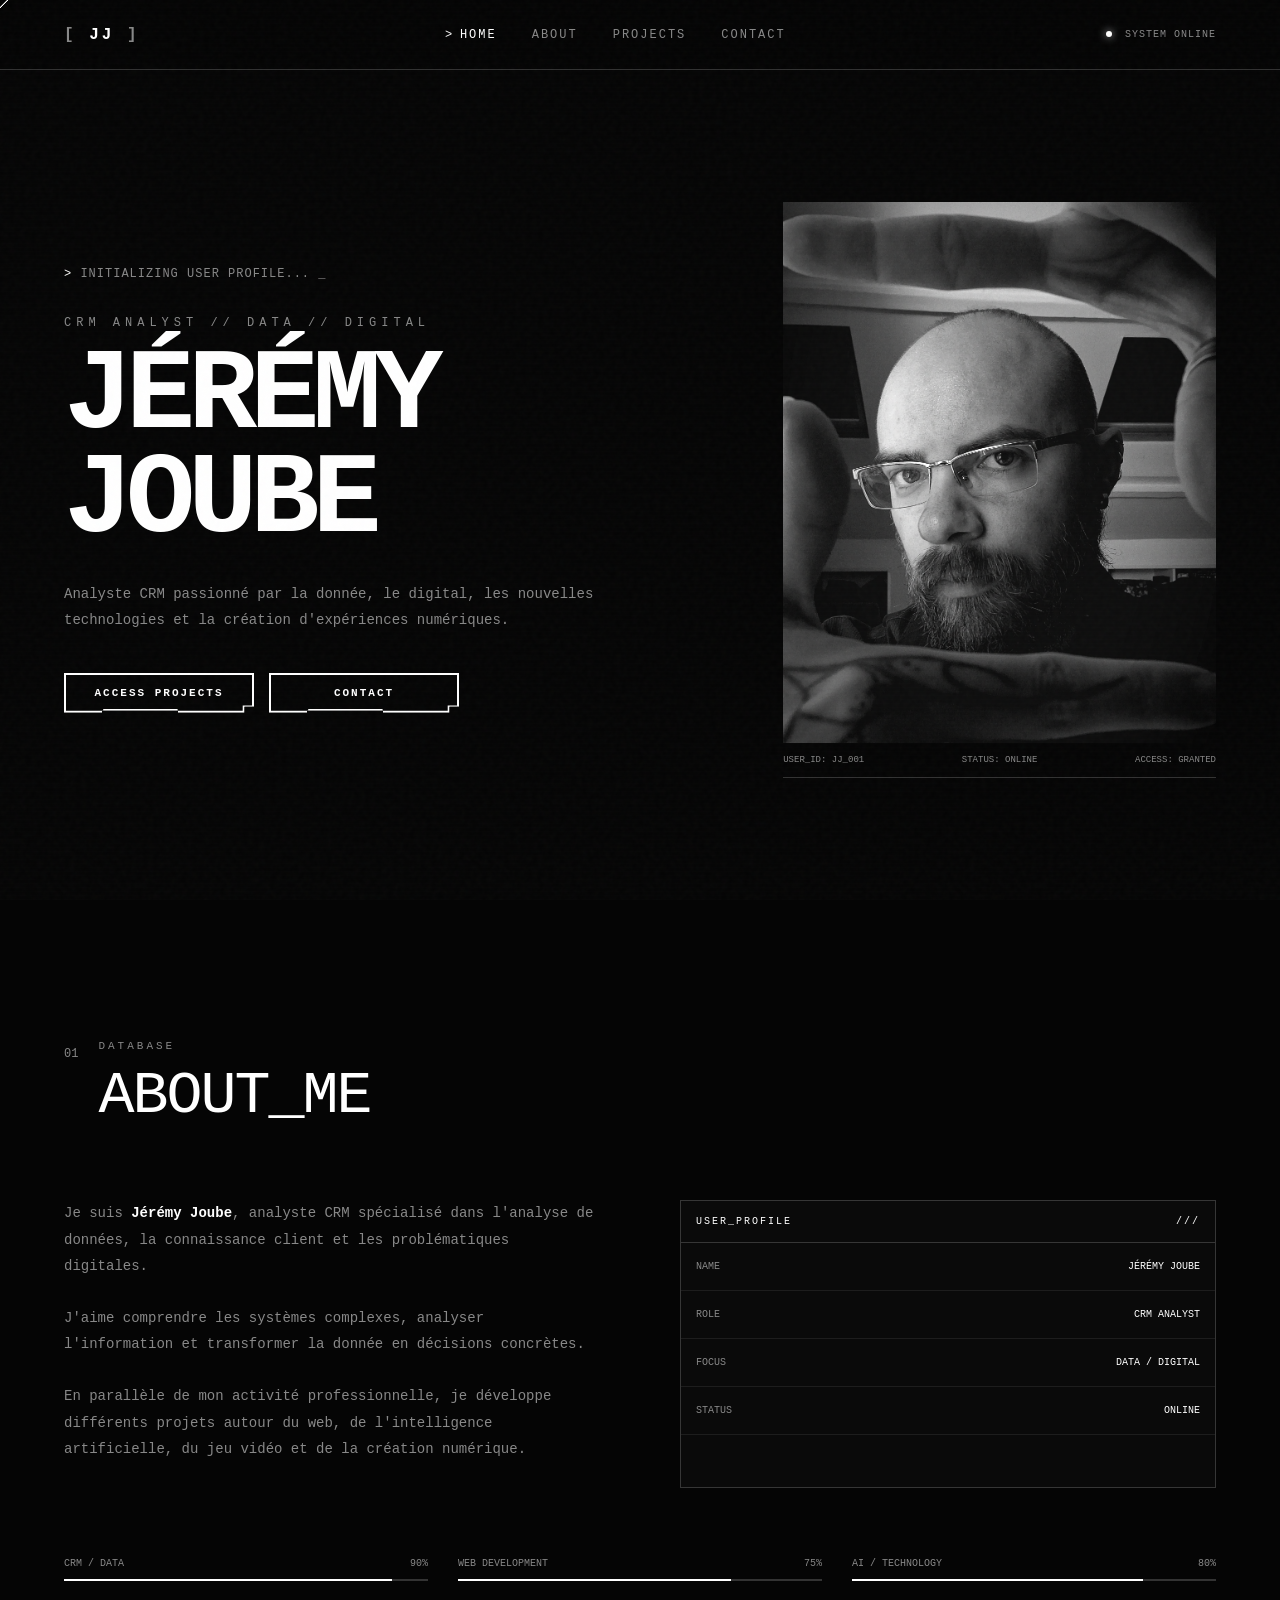
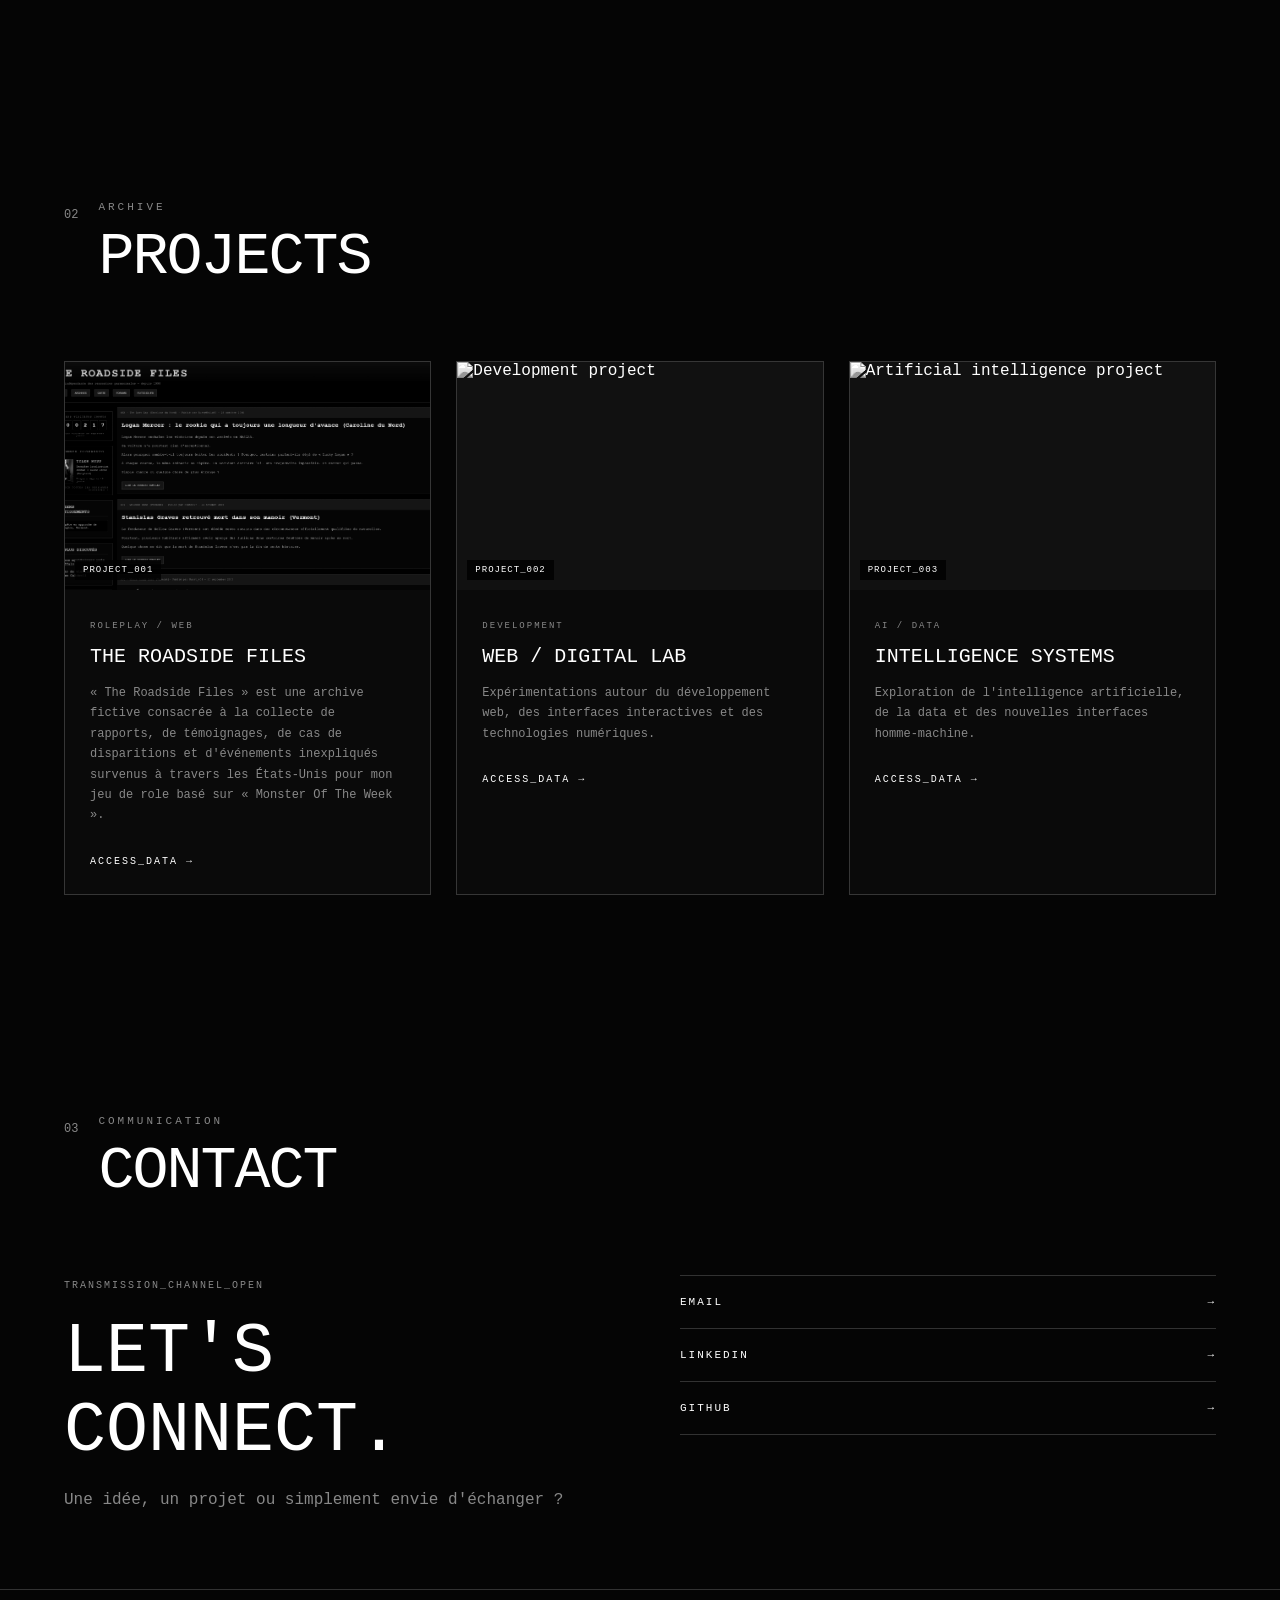
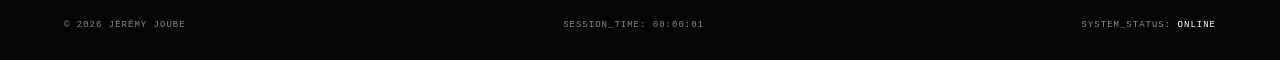
==== index.html @ 0e299266 "Initialisation système" ====
<!DOCTYPE html>
<html lang="fr">
<head>
    <meta charset="UTF-8">
    <meta name="viewport" content="width=device-width, initial-scale=1.0">

    <title>Jérémy JOUBE // DIGITAL PORTFOLIO</title>

    <meta
        name="description"
        content="Portfolio de Jérémy Joube — CRM Analyst, Data, Digital & Technologies."
    >
    <link rel="icon" type="image/png" sizes="32x32" href="image/jeremy.png">
    <link rel="stylesheet" href="style.css">
</head>

<body>

    <!-- =====================================================
         NOISE / SCANLINES
    ====================================================== -->

    <div class="noise"></div>
    <div class="scanlines"></div>


    <!-- =====================================================
         CURSOR
    ====================================================== -->

    <div class="cursor"></div>


    <!-- =====================================================
         NAVBAR
    ====================================================== -->

    <header class="navbar">

        <div class="nav-logo">
            <span>[</span> JJ <span>]</span>
        </div>

        <nav class="nav-links">
            <a href="#home" class="nav-link active">HOME</a>
            <a href="#about" class="nav-link">ABOUT</a>
            <a href="#projects" class="nav-link">PROJECTS</a>
            <a href="#contact" class="nav-link">CONTACT</a>
        </nav>

        <div class="system-status">
            <span class="status-dot"></span>
            SYSTEM ONLINE
        </div>

    </header>


    <main>


        <!-- =================================================
             HERO
        ================================================== -->

        <section id="home" class="hero section">

            <div class="hero-content">

                <div class="terminal-line">
                    <span class="terminal-symbol">&gt;</span>
                    <span id="terminal-text">INITIALIZING USER PROFILE...</span>
                    <span class="terminal-cursor">_</span>
                </div>


                <p class="hero-subtitle">
                    CRM ANALYST // DATA // DIGITAL
                </p>


                <h1
                    class="glitch-text"
                    data-text="JÉRÉMY JOUBE"
                >
                    JÉRÉMY JOUBE
                </h1>


                <p class="hero-description">
                    Analyste CRM passionné par la donnée, le digital,
                    les nouvelles technologies et la création d'expériences
                    numériques.
                </p>


                <div class="hero-actions">

                    <a href="#projects" class="cybr-btn">
                        ACCESS PROJECTS
                        <span aria-hidden="true">&lt;/ACCESS PROJECTS/&gt;</span>
                    </a>

                    <a href="#contact" class="cybr-btn">
                        CONTACT
                        <span aria-hidden="true">&lt;/CONTACT/&gt;</span>
                    </a>

                </div>

            </div>


            <!-- HERO IMAGE -->

            <div class="hero-visual">

                <div
                    class="glitch-image"
                    data-glitch="true"
                >

                    <img
                        src="image/jeremy.png"
                        alt="Jérémy Joube"
                    >

                    <img
                        class="glitch-image__layer"
                        src="image/jeremy.png"
                        alt=""
                        aria-hidden="true"
                    >

                </div>


                <div class="image-interface">

                    <div>USER_ID: JJ_001</div>
                    <div>STATUS: ONLINE</div>
                    <div>ACCESS: GRANTED</div>

                </div>

            </div>

        </section>



        <!-- =================================================
             ABOUT
        ================================================== -->

        <section id="about" class="section about-section">

            <div class="section-header">

                <span class="section-number">01</span>

                <div>
                    <span class="section-label">DATABASE</span>
                    <h2>ABOUT_ME</h2>
                </div>

            </div>


            <div class="about-grid">

                <div class="about-text">

                    <p>
                        Je suis <strong>Jérémy Joube</strong>, analyste CRM
                        spécialisé dans l'analyse de données, la connaissance
                        client et les problématiques digitales.
                    </p>

                    <p>
                        J'aime comprendre les systèmes complexes, analyser
                        l'information et transformer la donnée en décisions
                        concrètes.
                    </p>

                    <p>
                        En parallèle de mon activité professionnelle,
                        je développe différents projets autour du web,
                        de l'intelligence artificielle, du jeu vidéo
                        et de la création numérique.
                    </p>

                </div>


                <div class="data-panel">

                    <div class="panel-header">
                        <span>USER_PROFILE</span>
                        <span>///</span>
                    </div>

                    <div class="data-row">
                        <span>NAME</span>
                        <span>JÉRÉMY JOUBE</span>
                    </div>

                    <div class="data-row">
                        <span>ROLE</span>
                        <span>CRM ANALYST</span>
                    </div>

                    <div class="data-row">
                        <span>FOCUS</span>
                        <span>DATA / DIGITAL</span>
                    </div>

                    <div class="data-row">
                        <span>STATUS</span>
                        <span class="online">ONLINE</span>
                    </div>

                </div>

            </div>


            <!-- SKILLS -->

            <div class="skills-container">

                <div class="skill">
                    <div class="skill-header">
                        <span>CRM / DATA</span>
                        <span>90%</span>
                    </div>

                    <div class="skill-bar">
                        <span style="width:90%"></span>
                    </div>
                </div>


                <div class="skill">
                    <div class="skill-header">
                        <span>WEB DEVELOPMENT</span>
                        <span>75%</span>
                    </div>

                    <div class="skill-bar">
                        <span style="width:75%"></span>
                    </div>
                </div>


                <div class="skill">
                    <div class="skill-header">
                        <span>AI / TECHNOLOGY</span>
                        <span>80%</span>
                    </div>

                    <div class="skill-bar">
                        <span style="width:80%"></span>
                    </div>
                </div>

            </div>

        </section>



        <!-- =================================================
             PROJECTS
        ================================================== -->

        <section id="projects" class="section projects-section">

            <div class="section-header">

                <span class="section-number">02</span>

                <div>
                    <span class="section-label">ARCHIVE</span>
                    <h2>PROJECTS</h2>
                </div>

            </div>


            <div class="projects-grid">


                <!-- PROJECT 01 -->

                <article class="project-card">

                    <div class="project-image glitch-image">

                        <img
                            src="image/the-roadside-files.png"
                            alt="Cyberpunk project"
                        >

                        <img
                            class="glitch-image__layer"
                            src="image/the-roadside-files.png"
                            alt=""
                            aria-hidden="true"
                        >

                        <span class="project-id">
                            PROJECT_001
                        </span>

                    </div>


                    <div class="project-content">

                        <span class="project-category">
                            ROLEPLAY / WEB
                        </span>

                        <h3>THE ROADSIDE FILES</h3>

                        <p>
                            « The Roadside Files » est une archive fictive consacrée à la collecte de rapports, de témoignages, de cas de disparitions et d'événements inexpliqués survenus à travers les États-Unis pour mon jeu de role basé sur « Monster Of The Week ».
                        </p>

                        <a href="#" class="project-link">
                            ACCESS_DATA →
                        </a>

                    </div>

                </article>



                <!-- PROJECT 02 -->

                <article class="project-card">

                    <div class="project-image glitch-image">

                        <img
                            src="assets/images/Study-Computer-Science-1280x720.jpg"
                            alt="Development project"
                        >

                        <img
                            class="glitch-image__layer"
                            src="assets/images/Study-Computer-Science-1280x720.jpg"
                            alt=""
                            aria-hidden="true"
                        >

                        <span class="project-id">
                            PROJECT_002
                        </span>

                    </div>


                    <div class="project-content">

                        <span class="project-category">
                            DEVELOPMENT
                        </span>

                        <h3>WEB / DIGITAL LAB</h3>

                        <p>
                            Expérimentations autour du développement web,
                            des interfaces interactives et des technologies
                            numériques.
                        </p>

                        <a href="#" class="project-link">
                            ACCESS_DATA →
                        </a>

                    </div>

                </article>



                <!-- PROJECT 03 -->

                <article class="project-card">

                    <div class="project-image glitch-image">

                        <img
                            src="assets/images/AVT_Alan-Turing_3688.jpg"
                            alt="Artificial intelligence project"
                        >

                        <img
                            class="glitch-image__layer"
                            src="assets/images/AVT_Alan-Turing_3688.jpg"
                            alt=""
                            aria-hidden="true"
                        >

                        <span class="project-id">
                            PROJECT_003
                        </span>

                    </div>


                    <div class="project-content">

                        <span class="project-category">
                            AI / DATA
                        </span>

                        <h3>INTELLIGENCE SYSTEMS</h3>

                        <p>
                            Exploration de l'intelligence artificielle,
                            de la data et des nouvelles interfaces
                            homme-machine.
                        </p>

                        <a href="#" class="project-link">
                            ACCESS_DATA →
                        </a>

                    </div>

                </article>

            </div>

        </section>



        <!-- =================================================
             CONTACT
        ================================================== -->

        <section id="contact" class="section contact-section">

            <div class="section-header">

                <span class="section-number">03</span>

                <div>
                    <span class="section-label">COMMUNICATION</span>
                    <h2>CONTACT</h2>
                </div>

            </div>


            <div class="contact-container">

                <div class="contact-text">

                    <span class="contact-code">
                        TRANSMISSION_CHANNEL_OPEN
                    </span>

                    <h3>
                        LET'S CONNECT.
                    </h3>

                    <p>
                        Une idée, un projet ou simplement envie
                        d'échanger ?
                    </p>

                </div>


                <div class="contact-links">

                    <a href="mailto:jeremy.joube@gmail.com" class="contact-link">
                        <span>EMAIL</span>
                        <span>→</span>
                    </a>

                    <a href="https://www.linkedin.com/in/jérémy-joube/" class="contact-link">
                        <span>LINKEDIN</span>
                        <span>→</span>
                    </a>

                    <a href="https://github.com/jeremy-joube" class="contact-link">
                        <span>GITHUB</span>
                        <span>→</span>
                    </a>

                </div>

            </div>

        </section>

    </main>



    <!-- =====================================================
         FOOTER
    ====================================================== -->

    <footer class="footer">

        <div>
            © 2026 JÉRÉMY JOUBE
        </div>

        <div>
            SESSION_TIME:
            <span id="session-time">00:00:00</span>
        </div>

        <div>
            SYSTEM_STATUS:
            <span class="online">ONLINE</span>
        </div>

    </footer>


    <script src="script.js"></script>

</body>
</html>
---- style.css ----
/* =========================================================
   VARIABLES
========================================================= */

:root {

    --black: #050505;
    --black-soft: #0a0a0a;
    --black-light: #111111;

    --white: #ffffff;
    --gray: #888888;
    --gray-dark: #333333;

    --border: rgba(255,255,255,.18);

    --transition: .3s ease;

    /* Shared glitch clip-path variables */
    --clip:
        polygon(
            0 0,
            100% 0,
            100% 85%,
            95% 85%,
            95% 100%,
            60% 100%,
            60% 95%,
            20% 95%,
            20% 100%,
            0 100%
        );

    --clip-one:
        polygon(
            0 2%,
            100% 2%,
            100% 10%,
            0 10%
        );

    --clip-two:
        polygon(
            0 20%,
            100% 20%,
            100% 35%,
            0 35%
        );

    --clip-three:
        polygon(
            0 45%,
            100% 45%,
            100% 55%,
            0 55%
        );

    --clip-four:
        polygon(
            0 70%,
            100% 70%,
            100% 80%,
            0 80%
        );

    --clip-five:
        polygon(
            0 90%,
            100% 90%,
            100% 100%,
            0 100%
        );

    --clip-six:
        polygon(
            0 0,
            100% 0,
            100% 4%,
            0 4%
        );

    --clip-seven:
        polygon(
            0 40%,
            100% 40%,
            100% 43%,
            0 43%
        );
}


/* =========================================================
   RESET
========================================================= */

* {
    margin: 0;
    padding: 0;
    box-sizing: border-box;
}

html {
    scroll-behavior: smooth;
}

body {
    background: var(--black);
    color: var(--white);

    font-family:
        "Courier New",
        Courier,
        monospace;

    overflow-x: hidden;
}

a {
    color: inherit;
    text-decoration: none;
}

img {
    display: block;
    max-width: 100%;
}


/* =========================================================
   NOISE
========================================================= */

.noise {
    position: fixed;
    inset: 0;

    pointer-events: none;

    opacity: .035;

    z-index: 9998;

    background-image:
        url("data:image/svg+xml,%3Csvg viewBox='0 0 180 180' xmlns='http://www.w3.org/2000/svg'%3E%3Cfilter id='n'%3E%3CfeTurbulence type='fractalNoise' baseFrequency='.9' numOctaves='4' stitchTiles='stitch'/%3E%3C/filter%3E%3Crect width='100%25' height='100%25' filter='url(%23n)' opacity='.8'/%3E%3C/svg%3E");
}

.scanlines {
    position: fixed;
    inset: 0;

    pointer-events: none;

    z-index: 9997;

    background:
        repeating-linear-gradient(
            to bottom,
            transparent 0,
            transparent 3px,
            rgba(255,255,255,.015) 4px
        );
}


/* =========================================================
   CURSOR
========================================================= */

.cursor {
    position: fixed;

    width: 12px;
    height: 12px;

    border: 1px solid var(--white);

    pointer-events: none;

    z-index: 10000;

    transform:
        translate(-50%, -50%)
        rotate(45deg);

    transition:
        width .2s ease,
        height .2s ease;
}

.cursor.active {
    width: 30px;
    height: 30px;
}


/* =========================================================
   NAVBAR
========================================================= */

.navbar {
    position: fixed;

    top: 0;
    left: 0;

    width: 100%;

    height: 70px;

    display: flex;
    align-items: center;
    justify-content: space-between;

    padding: 0 5vw;

    background: rgba(5,5,5,.88);

    border-bottom: 1px solid var(--border);

    backdrop-filter: blur(10px);

    z-index: 5000;
}

.nav-logo {
    font-weight: bold;
    letter-spacing: 3px;
}

.nav-logo span {
    color: var(--gray);
}

.nav-links {
    display: flex;
    gap: 35px;
}

.nav-link {
    position: relative;

    font-size: 12px;
    letter-spacing: 2px;

    color: var(--gray);

    transition: var(--transition);
}

.nav-link::before {
    content: ">";

    position: absolute;

    left: -15px;

    opacity: 0;

    transition: var(--transition);
}

.nav-link:hover,
.nav-link.active {
    color: var(--white);
}

.nav-link:hover::before,
.nav-link.active::before {
    opacity: 1;
}

.system-status {
    font-size: 10px;
    letter-spacing: 1px;

    color: var(--gray);
}

.status-dot {
    display: inline-block;

    width: 6px;
    height: 6px;

    margin-right: 6px;

    border-radius: 50%;

    background: var(--white);

    box-shadow: 0 0 8px rgba(255,255,255,.8);
}


/* =========================================================
   GENERAL SECTIONS
========================================================= */

.section {
    width: min(1200px, 90%);

    margin: auto;

    padding:
        140px 0
        80px;
}

.section-header {
    display: flex;
    align-items: flex-start;

    gap: 20px;

    margin-bottom: 70px;
}

.section-number {
    font-size: 12px;
    color: var(--gray);

    padding-top: 7px;
}

.section-label {
    display: block;

    margin-bottom: 10px;

    color: var(--gray);

    font-size: 11px;
    letter-spacing: 3px;
}

.section-header h2 {
    font-size: clamp(32px, 5vw, 60px);

    font-weight: 400;

    letter-spacing: -2px;
}


/* =========================================================
   HERO
========================================================= */

.hero {
    min-height: 100vh;

    padding-top: 160px;

    display: grid;

    grid-template-columns:
        minmax(0, 1.2fr)
        minmax(300px, .8fr);

    align-items: center;

    gap: 70px;
}

.terminal-line {
    margin-bottom: 35px;

    color: var(--gray);

    font-size: 12px;
    letter-spacing: 1px;
}

.terminal-symbol {
    color: var(--white);
}

.terminal-cursor {
    animation: blink .8s infinite;
}

.hero-subtitle {
    color: var(--gray);

    font-size: 12px;

    letter-spacing: 5px;

    margin-bottom: 15px;
}


/* =========================================================
   GLITCH TITLE
========================================================= */

.glitch-text {
    position: relative;

    display: inline-block;

    color: var(--white);

    font-size: clamp(55px, 9vw, 125px);

    line-height: .9;

    font-weight: 900;

    letter-spacing: -7px;

    margin-bottom: 30px;
}

.glitch-text::before,
.glitch-text::after {

    content: attr(data-text);

    position: absolute;

    inset: 0;

    color: var(--white);

    pointer-events: none;

    opacity: 0;
}

.glitch-text.text-glitch-active::before {
    opacity: .65;

    animation:
        title-glitch-left
        .35s
        steps(2)
        forwards;
}

.glitch-text.text-glitch-active::after {
    opacity: .45;

    animation:
        title-glitch-right
        .35s
        steps(2)
        forwards;
}

@keyframes title-glitch-left {

    0% {
        clip-path: var(--clip-one);
        transform: translate(-3px, 0);
    }

    30% {
        clip-path: var(--clip-three);
        transform: translate(5px, 0);
    }

    60% {
        clip-path: var(--clip-five);
        transform: translate(-2px, 0);
    }

    100% {
        opacity: 0;
    }
}

@keyframes title-glitch-right {

    0% {
        clip-path: var(--clip-two);
        transform: translate(3px, 0);
    }

    40% {
        clip-path: var(--clip-four);
        transform: translate(-5px, 0);
    }

    70% {
        clip-path: var(--clip-six);
        transform: translate(2px, 0);
    }

    100% {
        opacity: 0;
    }
}

.hero-description {
    max-width: 600px;

    color: var(--gray);

    font-size: 14px;

    line-height: 1.8;

    margin-bottom: 40px;
}


/* =========================================================
   CYBERPUNK BUTTON
========================================================= */

.hero-actions {
    display: flex;
    flex-wrap: wrap;

    gap: 15px;
}

.cybr-btn {
    position: relative;

    display: inline-flex;

    align-items: center;
    justify-content: center;

    min-width: 190px;

    padding: 14px 22px;

    background: var(--black);

    border: none;

    color: var(--white);

    font-family: inherit;

    font-size: 11px;

    font-weight: bold;

    letter-spacing: 2px;

    cursor: pointer;

    clip-path: var(--clip);

    transition: .2s ease;
}

.cybr-btn::before {
    content: "";

    position: absolute;

    inset: 0;

    background: var(--white);

    clip-path: var(--clip);

    z-index: -2;
}

.cybr-btn::after {
    content: "";

    position: absolute;

    inset: 2px;

    background: var(--black);

    clip-path: var(--clip);

    z-index: -1;
}

.cybr-btn span {
    position: absolute;

    inset: 0;

    display: flex;

    align-items: center;
    justify-content: center;

    background: var(--white);

    color: var(--black);

    opacity: 0;

    clip-path: var(--clip);

    pointer-events: none;
}

.cybr-btn:hover {
    transform: translateY(-2px);

    background: var(--white);

    color: var(--black);
}

.cybr-btn:hover span {
    opacity: 1;

    animation:
        glitch
        .3s
        steps(2);
}

@keyframes glitch {

    0% {
        clip-path: var(--clip-one);
        transform: translate(-3px, 0);
    }

    20% {
        clip-path: var(--clip-two);
        transform: translate(3px, 0);
    }

    40% {
        clip-path: var(--clip-three);
        transform: translate(-5px, 0);
    }

    60% {
        clip-path: var(--clip-four);
        transform: translate(5px, 0);
    }

    80% {
        clip-path: var(--clip-six);
        transform: translate(-2px, 0);
    }

    100% {
        clip-path: var(--clip);
        transform: translate(0, 0);
    }
}


/* =========================================================
   HERO IMAGE
========================================================= */

.hero-visual {
    position: relative;
}

.glitch-image {
    position: relative;

    overflow: hidden;

    background: var(--black-light);
}

.glitch-image > img:first-child {
    width: 100%;

    filter:
        grayscale(100%)
        contrast(1.15);

    transition: filter .3s ease;
}

.glitch-image__layer {
    position: absolute;

    inset: 0;

    width: 100%;
    height: 100%;

    object-fit: cover;

    display: none;

    filter:
        grayscale(100%)
        contrast(1.3);

    pointer-events: none;
}

.glitch-image:hover .glitch-image__layer,
.glitch-image.automatic-glitch .glitch-image__layer {
    display: block;

    animation:
        image-glitch
        .7s
        steps(2);
}

.glitch-image.automatic-glitch::before {
    content: "";

    position: absolute;

    inset: 0;

    z-index: 2;

    pointer-events: none;

    border-left: 2px solid rgba(255,255,255,.5);

    animation: image-slice .7s steps(2);
}

@keyframes image-glitch {

    0% {
        clip-path: var(--clip-one);
        transform: translate(-7px, 0);
        opacity: .8;
    }

    20% {
        clip-path: var(--clip-three);
        transform: translate(7px, 0);
    }

    40% {
        clip-path: var(--clip-four);
        transform: translate(-4px, 0);
    }

    60% {
        clip-path: var(--clip-five);
        transform: translate(5px, 0);
    }

    80% {
        clip-path: var(--clip-six);
        transform: translate(-3px, 0);
    }

    100% {
        clip-path: var(--clip);
        transform: translate(0);
        opacity: 0;
    }
}

@keyframes image-slice {

    0% {
        transform: translateX(-20px);
    }

    50% {
        transform: translateX(20px);
    }

    100% {
        transform: translateX(0);
        opacity: 0;
    }
}

.image-interface {
    display: flex;

    justify-content: space-between;

    padding: 12px 0;

    font-size: 9px;

    color: var(--gray);

    border-bottom: 1px solid var(--border);
}


/* =========================================================
   ABOUT
========================================================= */

.about-grid {
    display: grid;

    grid-template-columns:
        1fr
        1fr;

    gap: 80px;
}

.about-text p {
    color: var(--gray);

    line-height: 1.9;

    font-size: 14px;

    margin-bottom: 25px;
}

.about-text strong {
    color: var(--white);
}


/* =========================================================
   DATA PANEL
========================================================= */

.data-panel {
    border: 1px solid var(--border);

    background: var(--black-soft);
}

.panel-header {
    display: flex;

    justify-content: space-between;

    padding: 15px;

    border-bottom: 1px solid var(--border);

    font-size: 10px;

    letter-spacing: 2px;
}

.data-row {
    display: flex;

    justify-content: space-between;

    gap: 30px;

    padding: 18px 15px;

    border-bottom: 1px solid rgba(255,255,255,.08);

    font-size: 10px;
}

.data-row span:first-child {
    color: var(--gray);
}

.online {
    color: var(--white);
}


/* =========================================================
   SKILLS
========================================================= */

.skills-container {
    margin-top: 70px;

    display: grid;

    grid-template-columns:
        repeat(3, 1fr);

    gap: 30px;
}

.skill-header {
    display: flex;

    justify-content: space-between;

    margin-bottom: 10px;

    font-size: 10px;

    color: var(--gray);
}

.skill-bar {
    height: 2px;

    background: var(--gray-dark);
}

.skill-bar span {
    display: block;

    height: 100%;

    background: var(--white);
}


/* =========================================================
   PROJECTS
========================================================= */

.projects-grid {
    display: grid;

    grid-template-columns:
        repeat(3, 1fr);

    gap: 25px;
}

.project-card {
    background: var(--black-soft);

    border: 1px solid var(--border);

    transition: .3s ease;
}

.project-card:hover {
    transform: translateY(-8px);

    border-color: rgba(255,255,255,.5);
}

.project-image {
    aspect-ratio: 16 / 10;

    position: relative;
}

.project-image > img:first-child {
    width: 100%;
    height: 100%;

    object-fit: cover;
}

.project-id {
    position: absolute;

    bottom: 10px;
    left: 10px;

    padding: 5px 8px;

    background: rgba(0,0,0,.8);

    font-size: 9px;

    letter-spacing: 1px;
}

.project-content {
    padding: 25px;
}

.project-category {
    font-size: 9px;

    color: var(--gray);

    letter-spacing: 2px;
}

.project-content h3 {
    margin: 12px 0 15px;

    font-size: 20px;

    font-weight: 400;
}

.project-content p {
    color: var(--gray);

    font-size: 12px;

    line-height: 1.7;

    margin-bottom: 25px;
}

.project-link {
    font-size: 10px;

    letter-spacing: 2px;

    transition: .2s ease;
}

.project-link:hover {
    letter-spacing: 4px;
}


/* =========================================================
   CONTACT
========================================================= */

.contact-container {
    display: grid;

    grid-template-columns:
        1fr
        1fr;

    gap: 80px;
}

.contact-code {
    font-size: 10px;

    color: var(--gray);

    letter-spacing: 2px;
}

.contact-text h3 {
    margin: 20px 0;

    font-size: clamp(35px, 6vw, 70px);

    font-weight: 400;
}

.contact-text p {
    color: var(--gray);
}

.contact-links {
    border-top: 1px solid var(--border);
}

.contact-link {
    display: flex;

    justify-content: space-between;

    padding: 20px 0;

    border-bottom: 1px solid var(--border);

    font-size: 11px;

    letter-spacing: 2px;

    transition: .2s ease;
}

.contact-link:hover {
    padding-left: 15px;

    background: rgba(255,255,255,.03);
}


/* =========================================================
   FOOTER
========================================================= */

.footer {
    display: flex;

    justify-content: space-between;

    gap: 20px;

    padding: 30px 5vw;

    border-top: 1px solid var(--border);

    color: var(--gray);

    font-size: 9px;

    letter-spacing: 1px;
}


/* =========================================================
   REVEAL ANIMATION
========================================================= */

.section {
    opacity: 0;

    transform: translateY(30px);

    transition:
        opacity .8s ease,
        transform .8s ease;
}

.section.visible {
    opacity: 1;

    transform: translateY(0);
}


/* =========================================================
   BLINK
========================================================= */

@keyframes blink {

    0%,
    45% {
        opacity: 1;
    }

    46%,
    100% {
        opacity: 0;
    }
}


/* =========================================================
   RESPONSIVE
========================================================= */

@media (max-width: 900px) {

    .system-status {
        display: none;
    }

    .hero {
        grid-template-columns: 1fr;

        padding-top: 130px;
    }

    .hero-visual {
        max-width: 500px;
    }

    .about-grid,
    .contact-container {
        grid-template-columns: 1fr;

        gap: 50px;
    }

    .projects-grid {
        grid-template-columns: 1fr 1fr;
    }

    .skills-container {
        grid-template-columns: 1fr;
    }
}


@media (max-width: 650px) {

    .navbar {
        height: 60px;

        padding: 0 20px;
    }

    .nav-links {
        gap: 15px;
    }

    .nav-link {
        font-size: 9px;
    }

    .section {
        width: 90%;

        padding:
            110px 0
            60px;
    }

    .hero {
        padding-top: 110px;
    }

    .glitch-text {
        font-size: 50px;

        letter-spacing: -4px;
    }

    .hero-actions {
        flex-direction: column;

        align-items: flex-start;
    }

    .cybr-btn {
        width: 100%;
    }

    .projects-grid {
        grid-template-columns: 1fr;
    }

    .footer {
        flex-direction: column;
    }

    .cursor {
        display: none;
    }
}
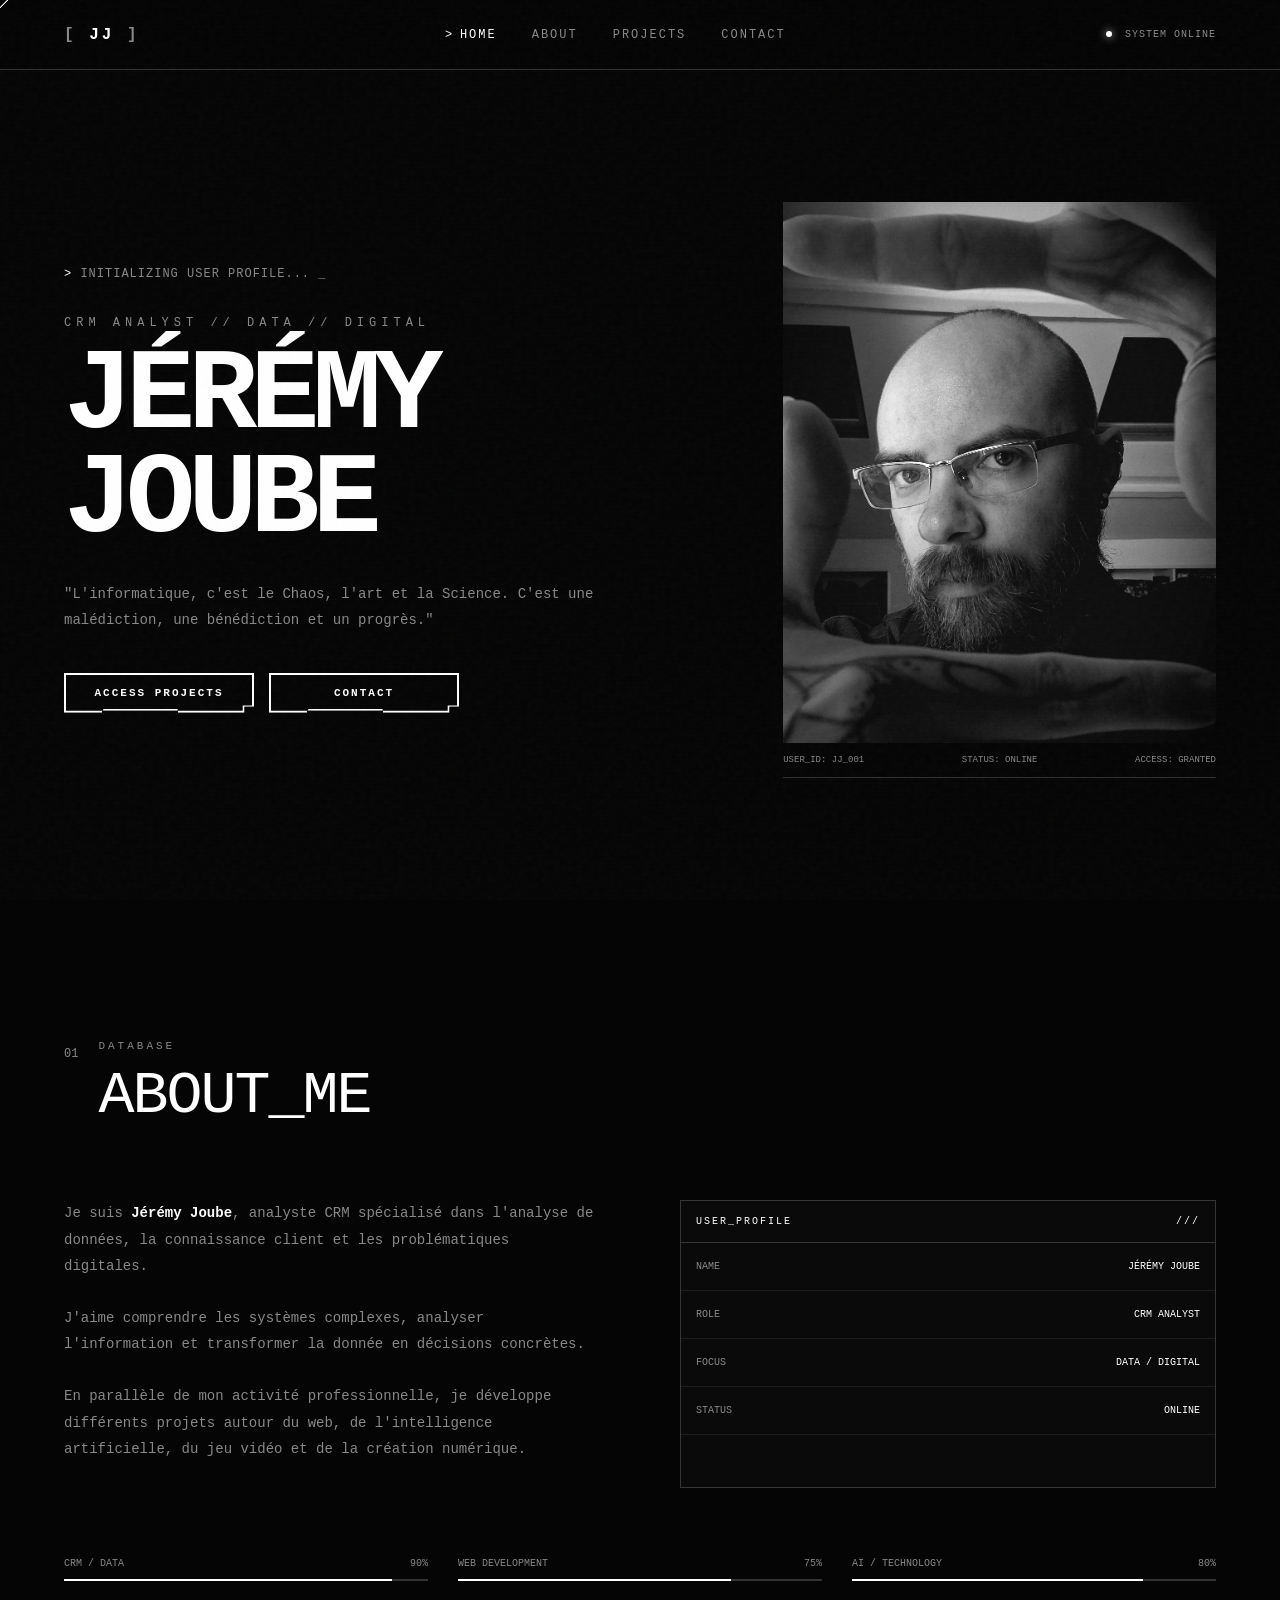
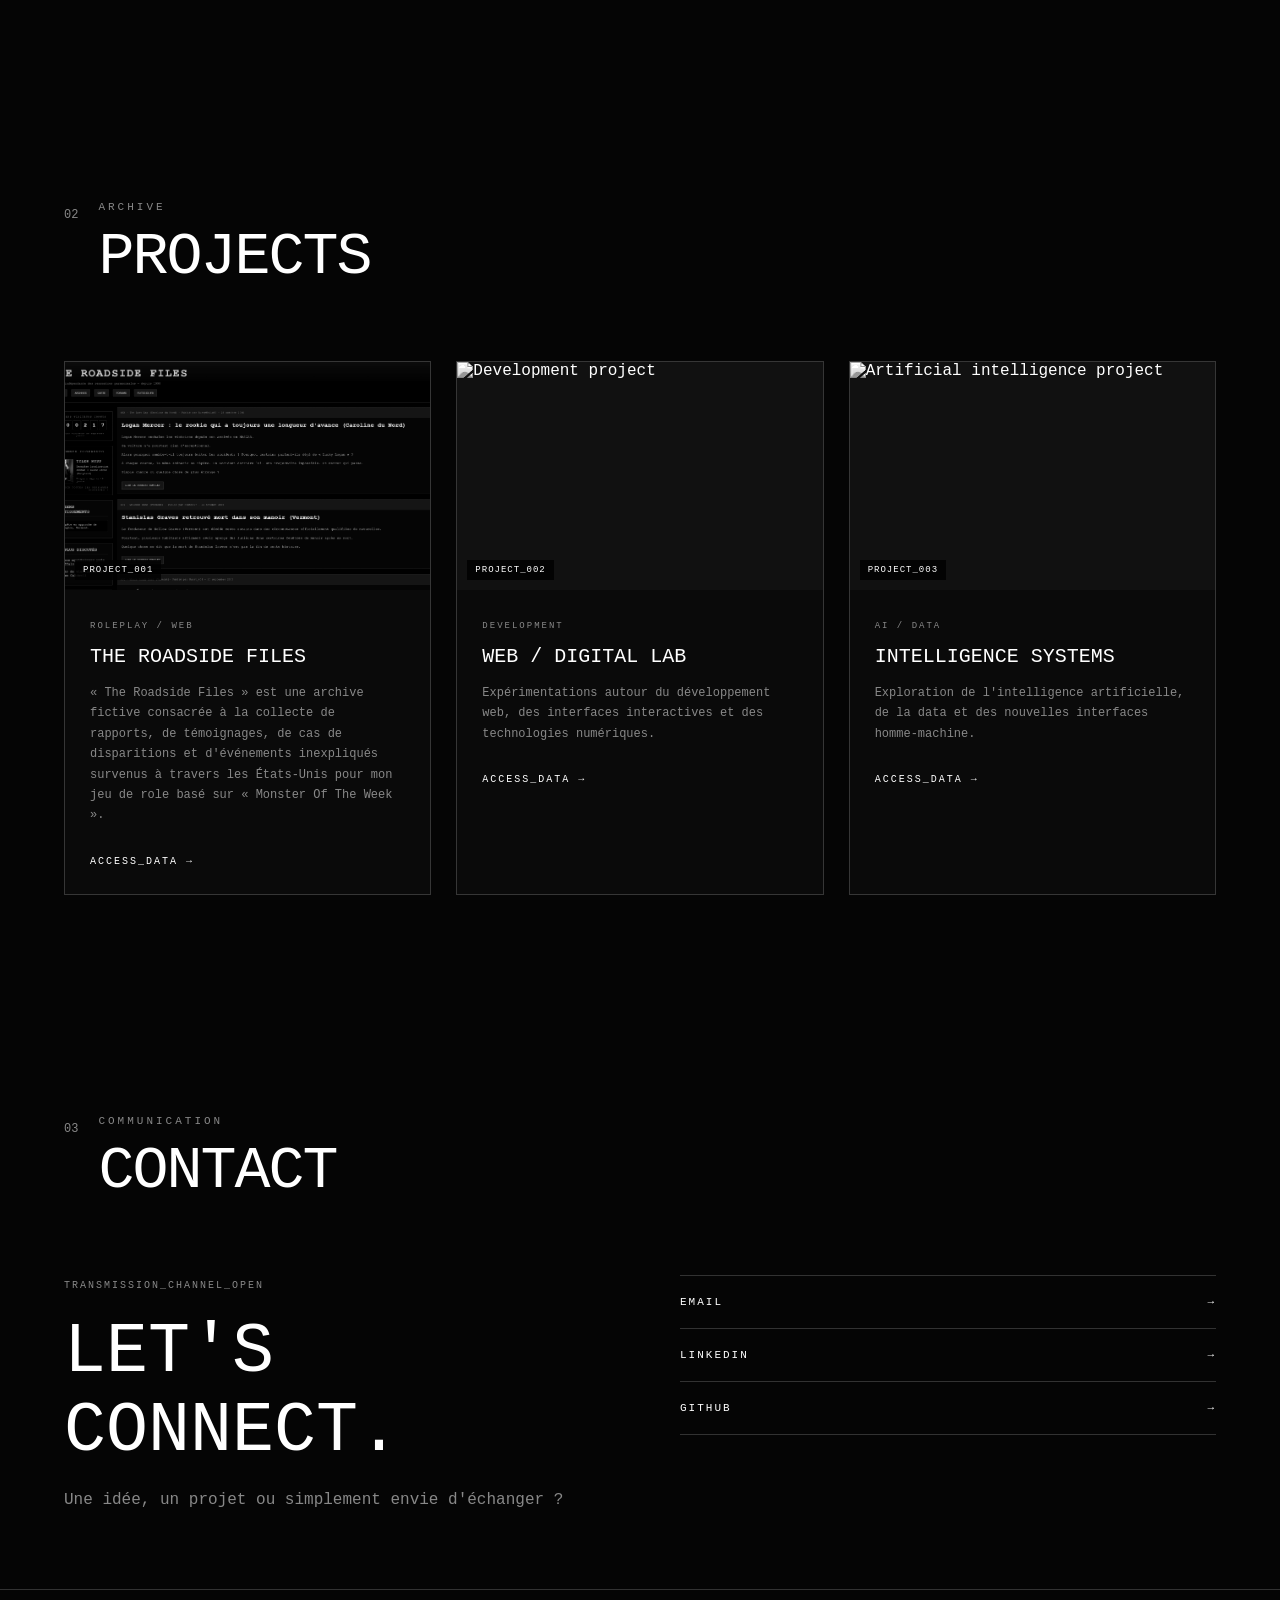
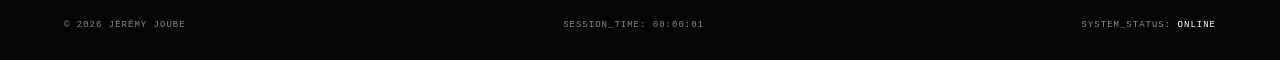
==== commit ecd62491: "Initialisation système" ====
--- a/index.html
+++ b/index.html
@@ -88,9 +88,7 @@
 
 
                 <p class="hero-description">
-                    Analyste CRM passionné par la donnée, le digital,
-                    les nouvelles technologies et la création d'expériences
-                    numériques.
+                    "L'informatique, c'est le Chaos, l'art et la Science. C'est une malédiction, une bénédiction et un progrès."
                 </p>
 
 
@@ -328,7 +326,7 @@
                             « The Roadside Files » est une archive fictive consacrée à la collecte de rapports, de témoignages, de cas de disparitions et d'événements inexpliqués survenus à travers les États-Unis pour mon jeu de role basé sur « Monster Of The Week ».
                         </p>
 
-                        <a href="#" class="project-link">
+                        <a href="./projet/the-roadside-files.html" class="project-link">
                             ACCESS_DATA →
                         </a>
 
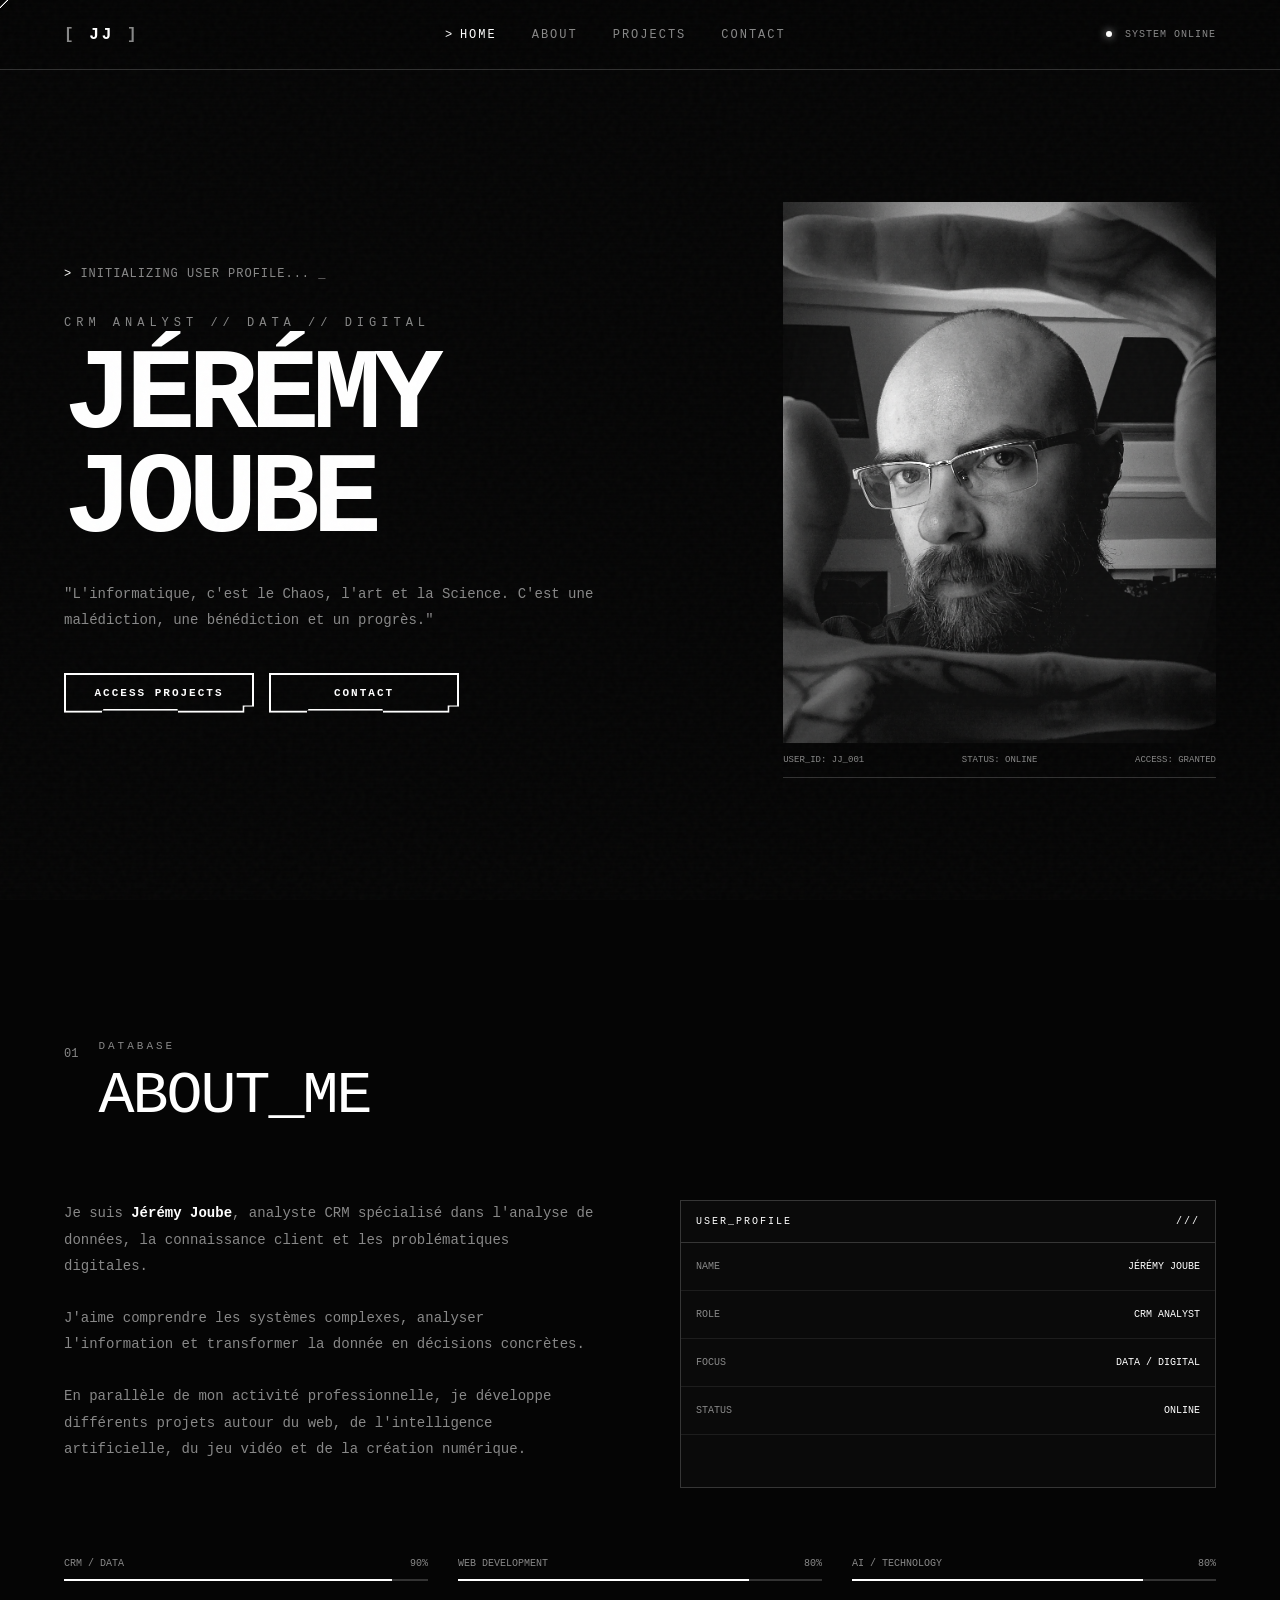
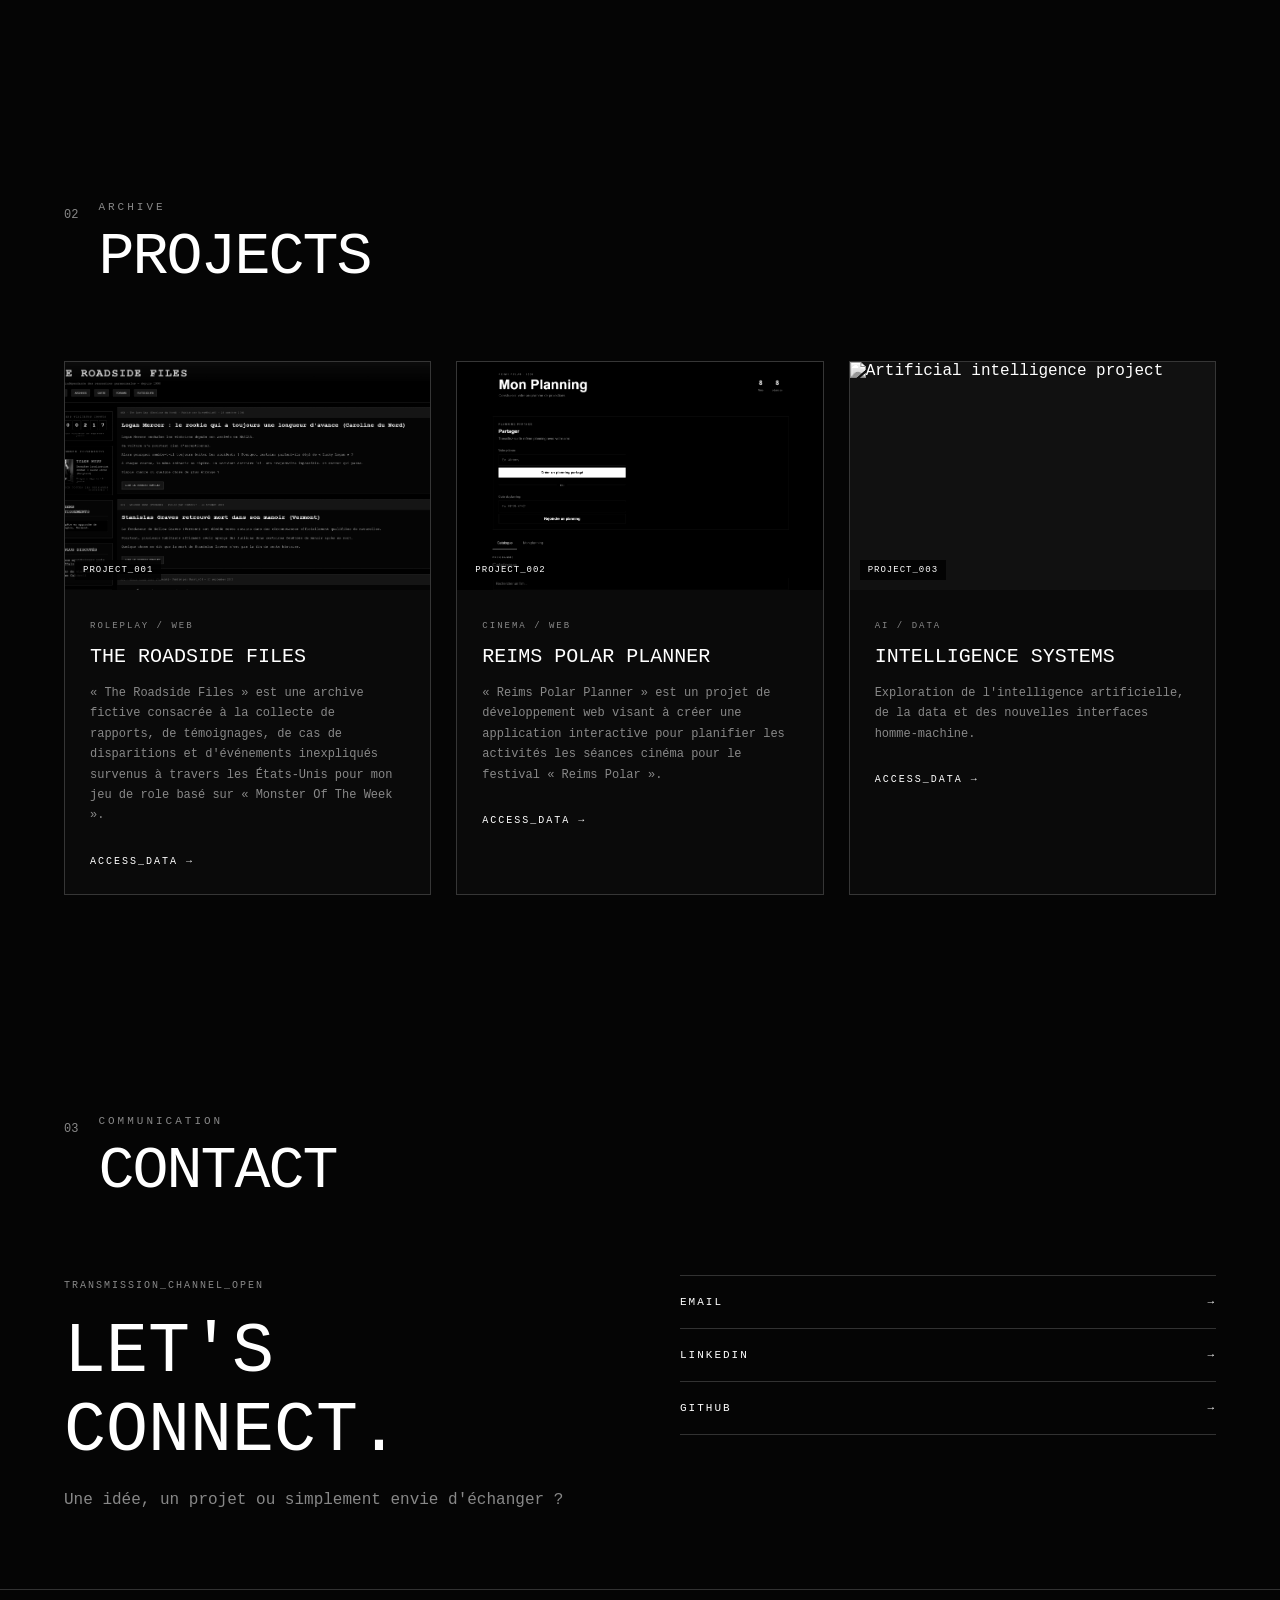
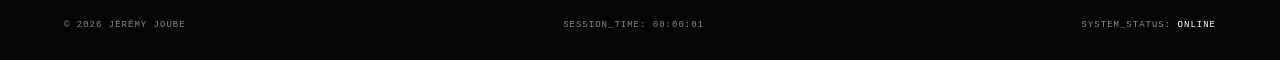
==== commit d317e8ad: "Updating protocol..." ====
--- a/index.html
+++ b/index.html
@@ -242,11 +242,11 @@
                 <div class="skill">
                     <div class="skill-header">
                         <span>WEB DEVELOPMENT</span>
-                        <span>75%</span>
+                        <span>80%</span>
                     </div>
 
                     <div class="skill-bar">
-                        <span style="width:75%"></span>
+                        <span style="width:80%"></span>
                     </div>
                 </div>
 
@@ -343,13 +343,13 @@
                     <div class="project-image glitch-image">
 
                         <img
-                            src="assets/images/Study-Computer-Science-1280x720.jpg"
-                            alt="Development project"
+                            src="image/reims-polar-planner.png"
+                            alt="Reims Polar Planner"
                         >
 
                         <img
                             class="glitch-image__layer"
-                            src="assets/images/Study-Computer-Science-1280x720.jpg"
+                            src="image/reims-polar-planner.png"
                             alt=""
                             aria-hidden="true"
                         >
@@ -364,15 +364,13 @@
                     <div class="project-content">
 
                         <span class="project-category">
-                            DEVELOPMENT
+                            CINEMA / WEB
                         </span>
 
-                        <h3>WEB / DIGITAL LAB</h3>
+                        <h3>REIMS POLAR PLANNER</h3>
 
                         <p>
-                            Expérimentations autour du développement web,
-                            des interfaces interactives et des technologies
-                            numériques.
+                            « Reims Polar Planner » est un projet de développement web visant à créer une application interactive pour planifier les activités les séances cinéma pour le festival « Reims Polar ».
                         </p>
 
                         <a href="#" class="project-link">
--- a/style.css
+++ b/style.css
@@ -688,7 +688,7 @@
     display: none;
 
     filter:
-        grayscale(100%)
+        grayscale(0%)
         contrast(1.3);
 
     pointer-events: none;
